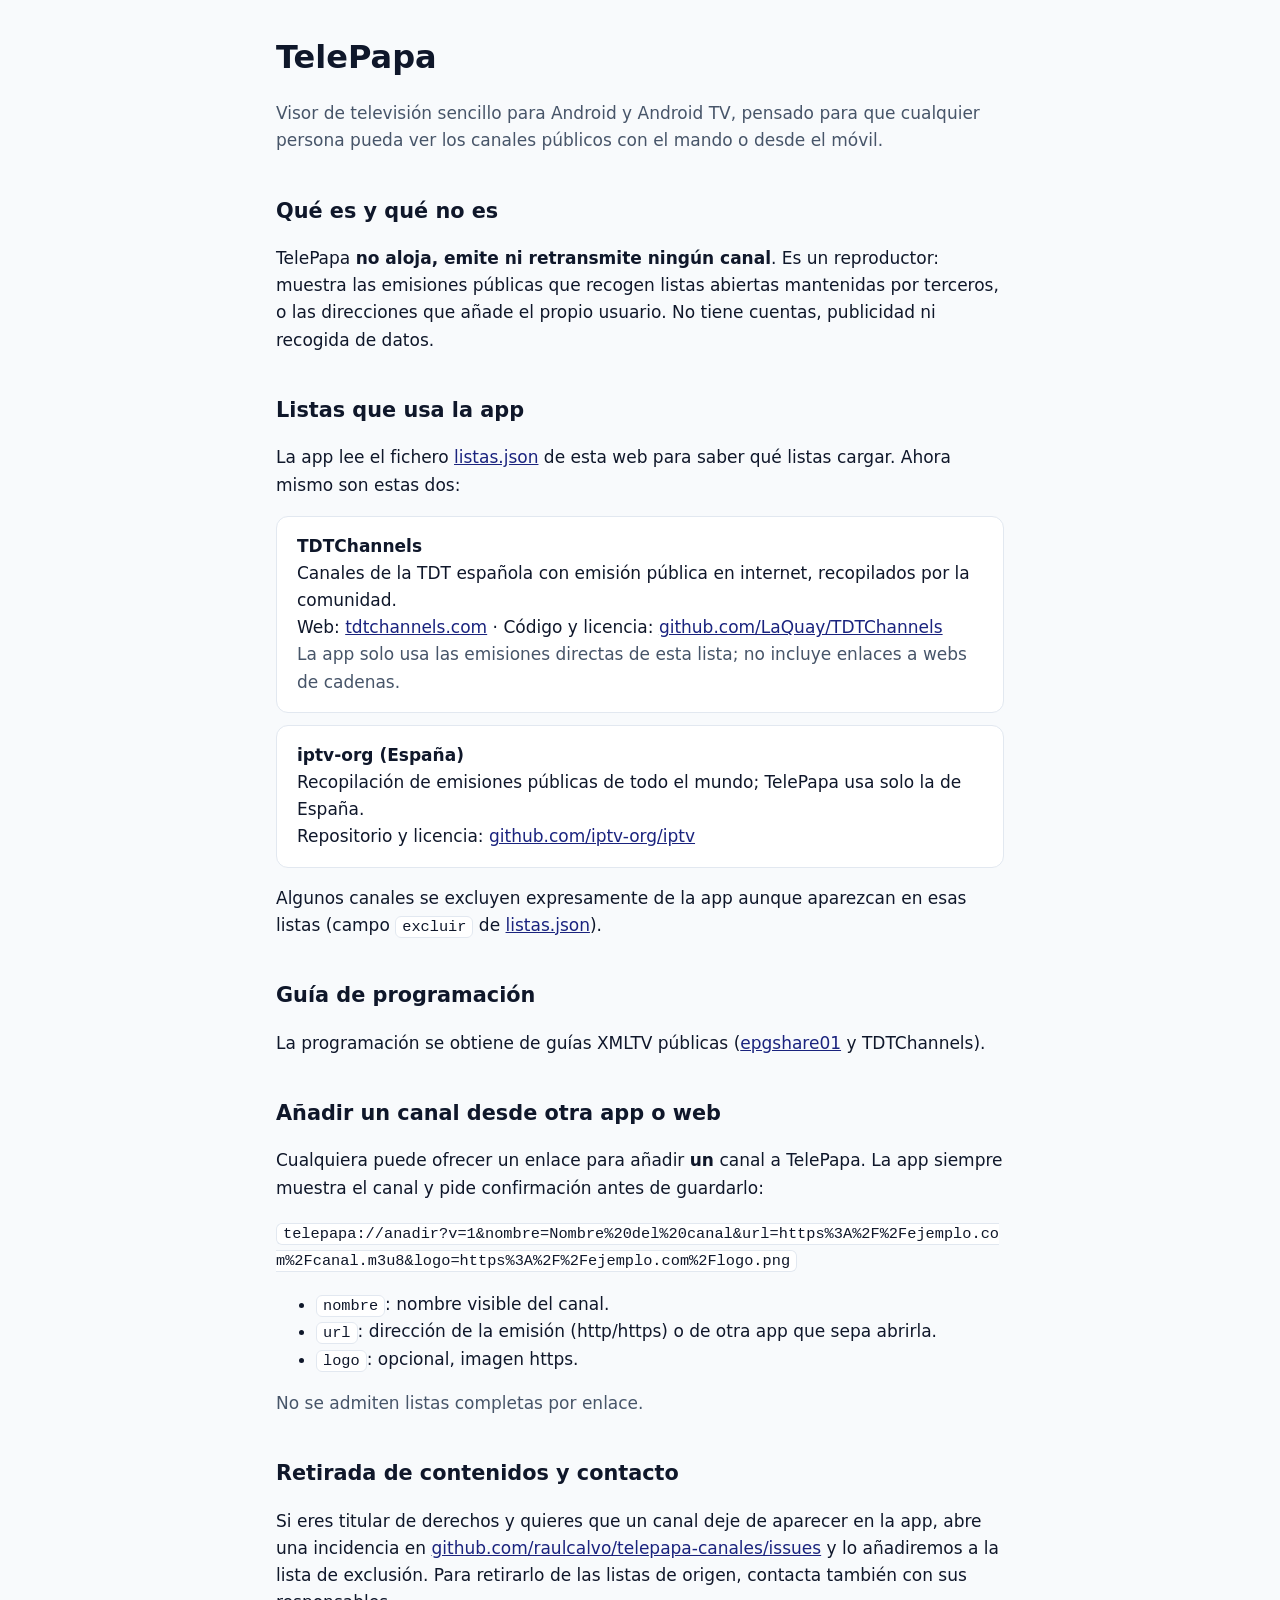
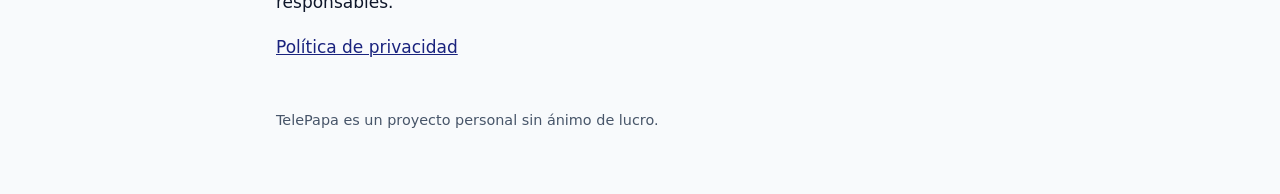
==== index.html @ 2c346bf1 "Web pública de TelePapa: listas de canales, portada y política de privacidad Co-Authored-By: Claude " ====
<!doctype html>
<html lang="es">
<head>
  <meta charset="utf-8">
  <meta name="viewport" content="width=device-width, initial-scale=1">
  <title>TelePapa · Listas de canales</title>
  <meta name="description" content="Listas públicas de canales que usa la app TelePapa para Android y Android TV.">
  <link rel="stylesheet" href="estilo.css">
</head>
<body>
<main>
  <h1>TelePapa</h1>
  <p class="suave">Visor de televisión sencillo para Android y Android TV, pensado para que cualquier persona pueda ver los canales públicos con el mando o desde el móvil.</p>

  <h2>Qué es y qué no es</h2>
  <p>TelePapa <strong>no aloja, emite ni retransmite ningún canal</strong>. Es un reproductor: muestra las emisiones públicas que recogen listas abiertas mantenidas por terceros, o las direcciones que añade el propio usuario. No tiene cuentas, publicidad ni recogida de datos.</p>

  <h2>Listas que usa la app</h2>
  <p>La app lee el fichero <a href="listas.json">listas.json</a> de esta web para saber qué listas cargar. Ahora mismo son estas dos:</p>
  <div class="caja">
    <strong>TDTChannels</strong><br>
    Canales de la TDT española con emisión pública en internet, recopilados por la comunidad.<br>
    Web: <a href="https://www.tdtchannels.com">tdtchannels.com</a> · Código y licencia: <a href="https://github.com/LaQuay/TDTChannels">github.com/LaQuay/TDTChannels</a><br>
    <span class="suave">La app solo usa las emisiones directas de esta lista; no incluye enlaces a webs de cadenas.</span>
  </div>
  <div class="caja">
    <strong>iptv-org (España)</strong><br>
    Recopilación de emisiones públicas de todo el mundo; TelePapa usa solo la de España.<br>
    Repositorio y licencia: <a href="https://github.com/iptv-org/iptv">github.com/iptv-org/iptv</a>
  </div>
  <p>Algunos canales se excluyen expresamente de la app aunque aparezcan en esas listas (campo <code>excluir</code> de <a href="listas.json">listas.json</a>).</p>

  <h2>Guía de programación</h2>
  <p>La programación se obtiene de guías XMLTV públicas (<a href="https://epgshare01.online">epgshare01</a> y TDTChannels).</p>

  <h2>Añadir un canal desde otra app o web</h2>
  <p>Cualquiera puede ofrecer un enlace para añadir <strong>un</strong> canal a TelePapa. La app siempre muestra el canal y pide confirmación antes de guardarlo:</p>
  <p><code>telepapa://anadir?v=1&amp;nombre=Nombre%20del%20canal&amp;url=https%3A%2F%2Fejemplo.com%2Fcanal.m3u8&amp;logo=https%3A%2F%2Fejemplo.com%2Flogo.png</code></p>
  <ul>
    <li><code>nombre</code>: nombre visible del canal.</li>
    <li><code>url</code>: dirección de la emisión (http/https) o de otra app que sepa abrirla.</li>
    <li><code>logo</code>: opcional, imagen https.</li>
  </ul>
  <p class="suave">No se admiten listas completas por enlace.</p>

  <h2>Retirada de contenidos y contacto</h2>
  <p>Si eres titular de derechos y quieres que un canal deje de aparecer en la app, abre una incidencia en <a href="https://github.com/raulcalvo/telepapa-canales/issues">github.com/raulcalvo/telepapa-canales/issues</a> y lo añadiremos a la lista de exclusión. Para retirarlo de las listas de origen, contacta también con sus responsables.</p>

  <p><a href="privacidad.html">Política de privacidad</a></p>
  <footer>TelePapa es un proyecto personal sin ánimo de lucro.</footer>
</main>
</body>
</html>
---- estilo.css ----
:root { --fondo: #f8fafc; --texto: #0f172a; --suave: #475569; --acento: #1a237e; --caja: #ffffff; --borde: #e2e8f0; }
@media (prefers-color-scheme: dark) {
  :root { --fondo: #0b1120; --texto: #f1f5f9; --suave: #94a3b8; --acento: #a5b4fc; --caja: #1e293b; --borde: #334155; }
}
* { box-sizing: border-box; }
body { margin: 0; background: var(--fondo); color: var(--texto); font: 17px/1.6 system-ui, -apple-system, "Segoe UI", Roboto, sans-serif; }
main { max-width: 760px; margin: 0 auto; padding: 32px 16px 64px; }
h1 { font-size: 2rem; margin: 0 0 8px; }
h2 { margin-top: 40px; font-size: 1.3rem; }
a { color: var(--acento); }
p, li { color: var(--texto); }
.suave { color: var(--suave); }
.caja { background: var(--caja); border: 1px solid var(--borde); border-radius: 12px; padding: 16px 20px; margin: 12px 0; }
code { background: var(--caja); border: 1px solid var(--borde); border-radius: 6px; padding: 1px 6px; font-size: .9em; word-break: break-all; }
footer { margin-top: 48px; color: var(--suave); font-size: .9rem; }
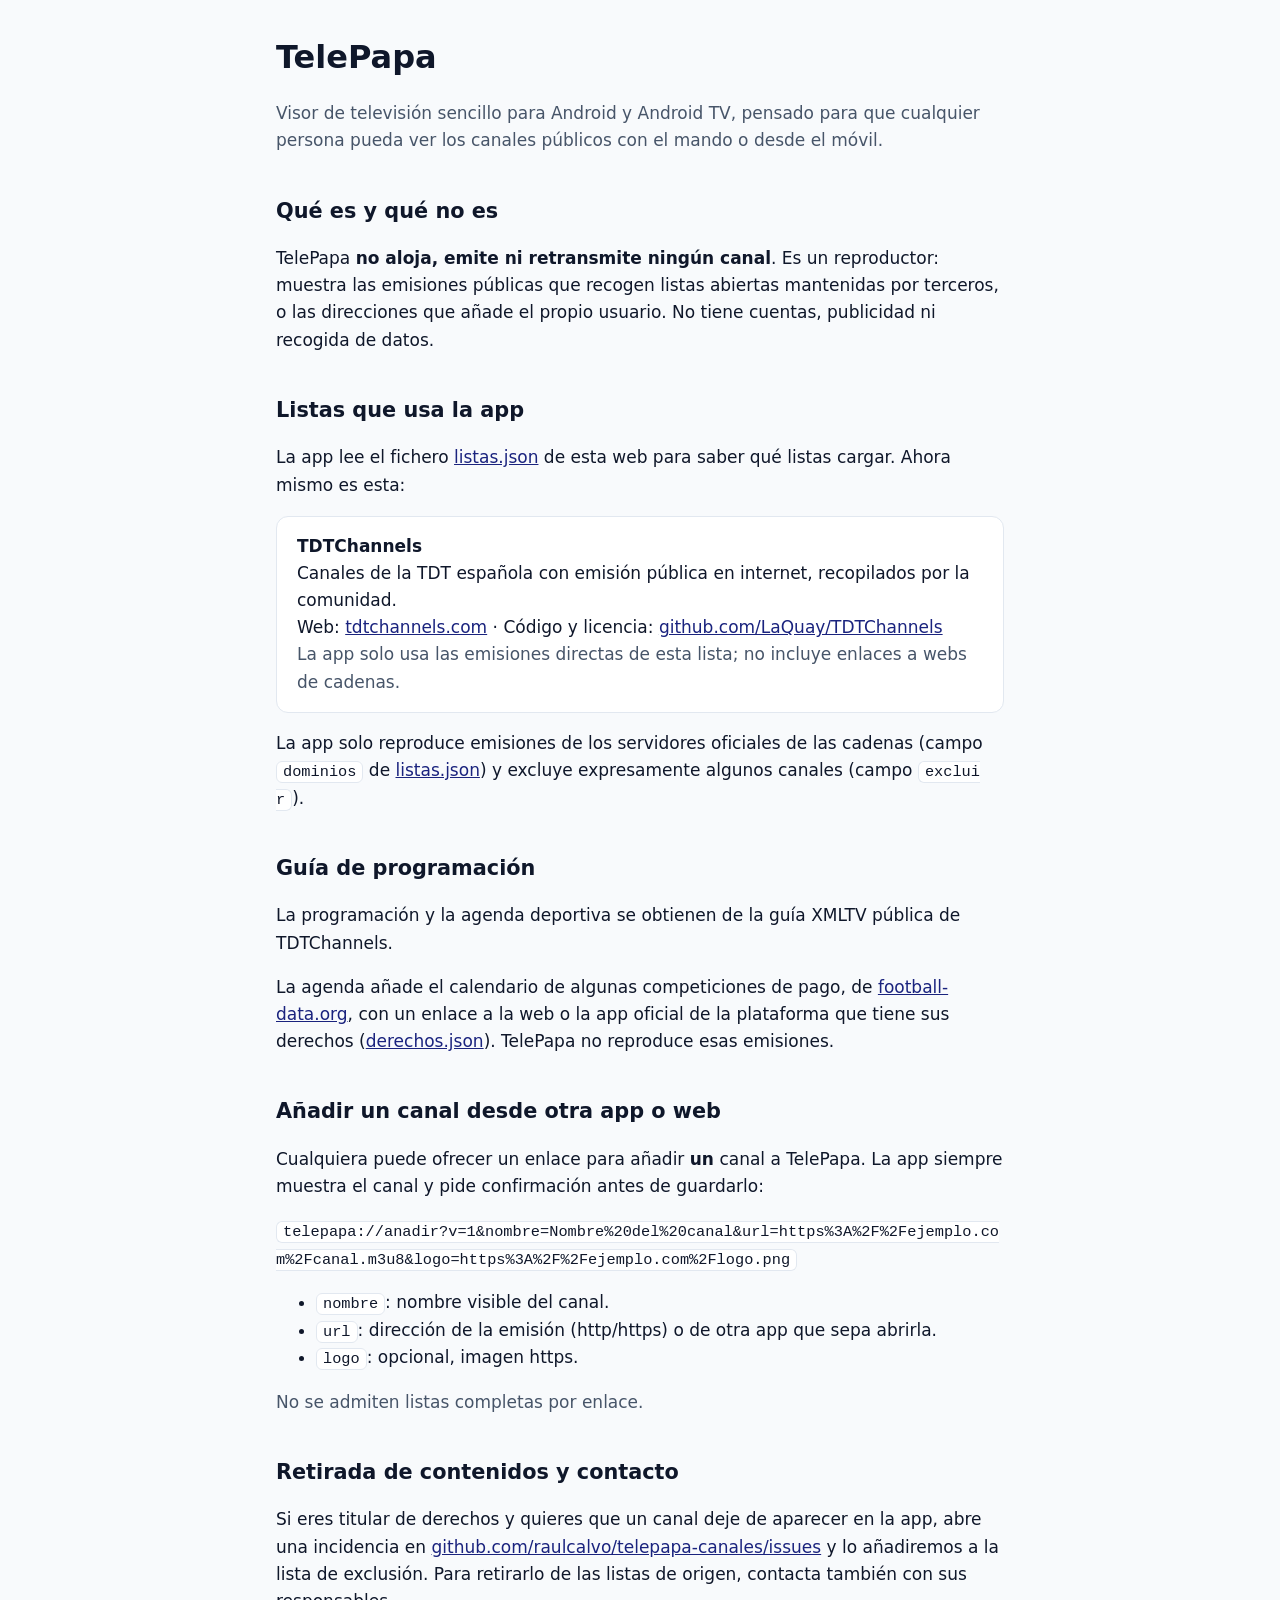
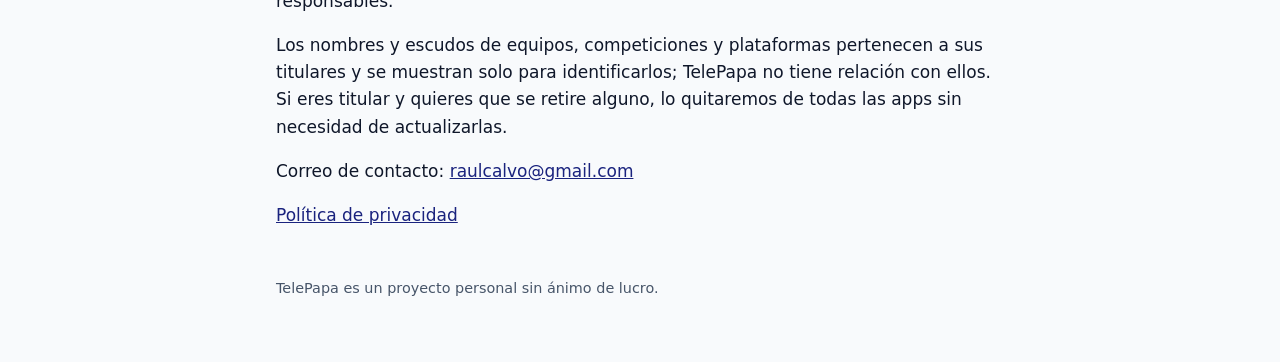
==== commit 7439126e: "Web: solo TDTChannels, dominios verificados, contacto editable y textos legales Co-Authored-By: Clau" ====
--- a/index.html
+++ b/index.html
@@ -16,22 +16,18 @@
   <p>TelePapa <strong>no aloja, emite ni retransmite ningún canal</strong>. Es un reproductor: muestra las emisiones públicas que recogen listas abiertas mantenidas por terceros, o las direcciones que añade el propio usuario. No tiene cuentas, publicidad ni recogida de datos.</p>
 
   <h2>Listas que usa la app</h2>
-  <p>La app lee el fichero <a href="listas.json">listas.json</a> de esta web para saber qué listas cargar. Ahora mismo son estas dos:</p>
+  <p>La app lee el fichero <a href="listas.json">listas.json</a> de esta web para saber qué listas cargar. Ahora mismo es esta:</p>
   <div class="caja">
     <strong>TDTChannels</strong><br>
     Canales de la TDT española con emisión pública en internet, recopilados por la comunidad.<br>
     Web: <a href="https://www.tdtchannels.com">tdtchannels.com</a> · Código y licencia: <a href="https://github.com/LaQuay/TDTChannels">github.com/LaQuay/TDTChannels</a><br>
     <span class="suave">La app solo usa las emisiones directas de esta lista; no incluye enlaces a webs de cadenas.</span>
   </div>
-  <div class="caja">
-    <strong>iptv-org (España)</strong><br>
-    Recopilación de emisiones públicas de todo el mundo; TelePapa usa solo la de España.<br>
-    Repositorio y licencia: <a href="https://github.com/iptv-org/iptv">github.com/iptv-org/iptv</a>
-  </div>
-  <p>Algunos canales se excluyen expresamente de la app aunque aparezcan en esas listas (campo <code>excluir</code> de <a href="listas.json">listas.json</a>).</p>
+  <p>La app solo reproduce emisiones de los servidores oficiales de las cadenas (campo <code>dominios</code> de <a href="listas.json">listas.json</a>) y excluye expresamente algunos canales (campo <code>excluir</code>).</p>
 
   <h2>Guía de programación</h2>
-  <p>La programación se obtiene de guías XMLTV públicas (<a href="https://epgshare01.online">epgshare01</a> y TDTChannels).</p>
+  <p>La programación y la agenda deportiva se obtienen de la guía XMLTV pública de TDTChannels.</p>
+  <p>La agenda añade el calendario de algunas competiciones de pago, de <a href="https://www.football-data.org">football-data.org</a>, con un enlace a la web o la app oficial de la plataforma que tiene sus derechos (<a href="derechos.json">derechos.json</a>). TelePapa no reproduce esas emisiones.</p>
 
   <h2>Añadir un canal desde otra app o web</h2>
   <p>Cualquiera puede ofrecer un enlace para añadir <strong>un</strong> canal a TelePapa. La app siempre muestra el canal y pide confirmación antes de guardarlo:</p>
@@ -45,9 +41,12 @@
 
   <h2>Retirada de contenidos y contacto</h2>
   <p>Si eres titular de derechos y quieres que un canal deje de aparecer en la app, abre una incidencia en <a href="https://github.com/raulcalvo/telepapa-canales/issues">github.com/raulcalvo/telepapa-canales/issues</a> y lo añadiremos a la lista de exclusión. Para retirarlo de las listas de origen, contacta también con sus responsables.</p>
+  <p>Los nombres y escudos de equipos, competiciones y plataformas pertenecen a sus titulares y se muestran solo para identificarlos; TelePapa no tiene relación con ellos. Si eres titular y quieres que se retire alguno, lo quitaremos de todas las apps sin necesidad de actualizarlas.</p>
+  <p hidden>Correo de contacto: <a data-correo href="#"></a></p>
 
   <p><a href="privacidad.html">Política de privacidad</a></p>
   <footer>TelePapa es un proyecto personal sin ánimo de lucro.</footer>
 </main>
+<script src="contacto.js"></script>
 </body>
 </html>
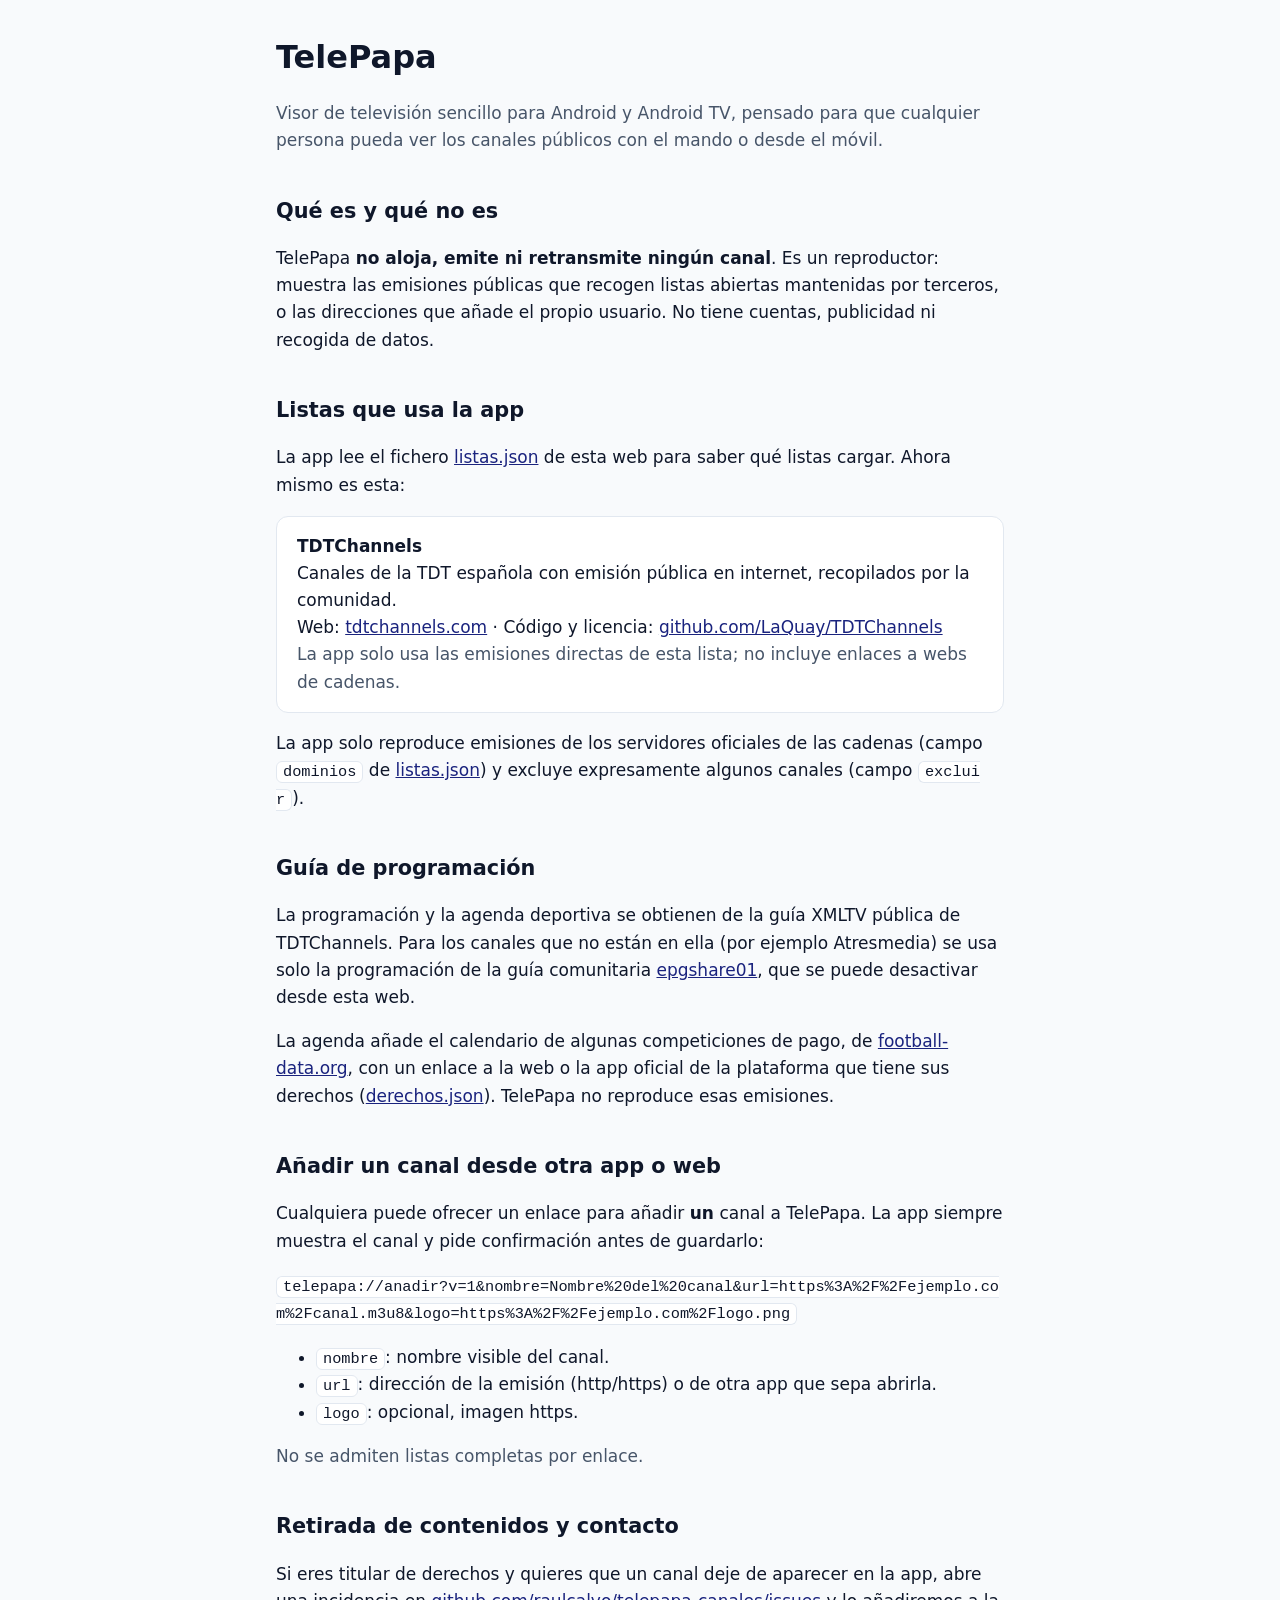
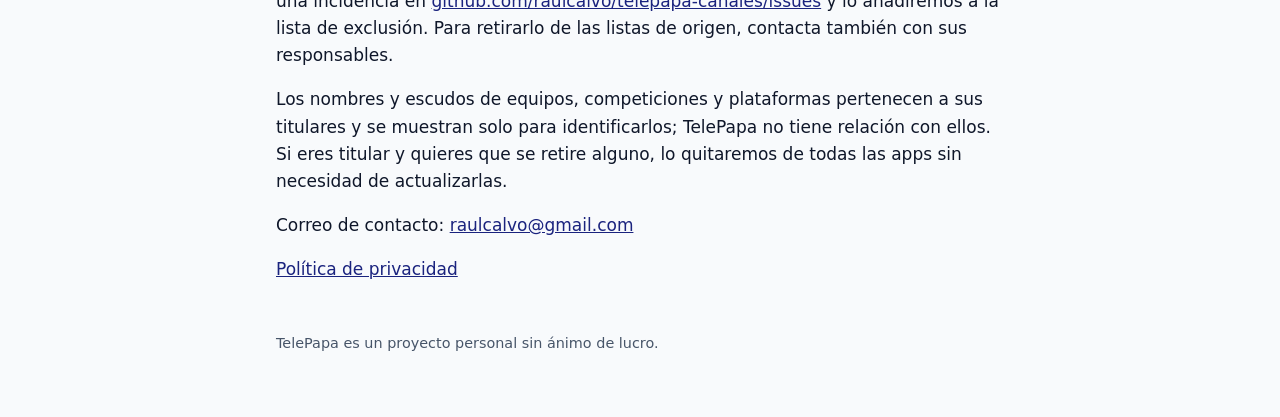
==== commit 07df47c6: "Web: guía complementaria (epgshare01) solo para Atresmedia, con interruptor Co-Authored-By: Claude O" ====
--- a/index.html
+++ b/index.html
@@ -26,7 +26,7 @@
   <p>La app solo reproduce emisiones de los servidores oficiales de las cadenas (campo <code>dominios</code> de <a href="listas.json">listas.json</a>) y excluye expresamente algunos canales (campo <code>excluir</code>).</p>
 
   <h2>Guía de programación</h2>
-  <p>La programación y la agenda deportiva se obtienen de la guía XMLTV pública de TDTChannels.</p>
+  <p>La programación y la agenda deportiva se obtienen de la guía XMLTV pública de TDTChannels. Para los canales que no están en ella (por ejemplo Atresmedia) se usa solo la programación de la guía comunitaria <a href="https://epgshare01.online">epgshare01</a>, que se puede desactivar desde esta web.</p>
   <p>La agenda añade el calendario de algunas competiciones de pago, de <a href="https://www.football-data.org">football-data.org</a>, con un enlace a la web o la app oficial de la plataforma que tiene sus derechos (<a href="derechos.json">derechos.json</a>). TelePapa no reproduce esas emisiones.</p>
 
   <h2>Añadir un canal desde otra app o web</h2>
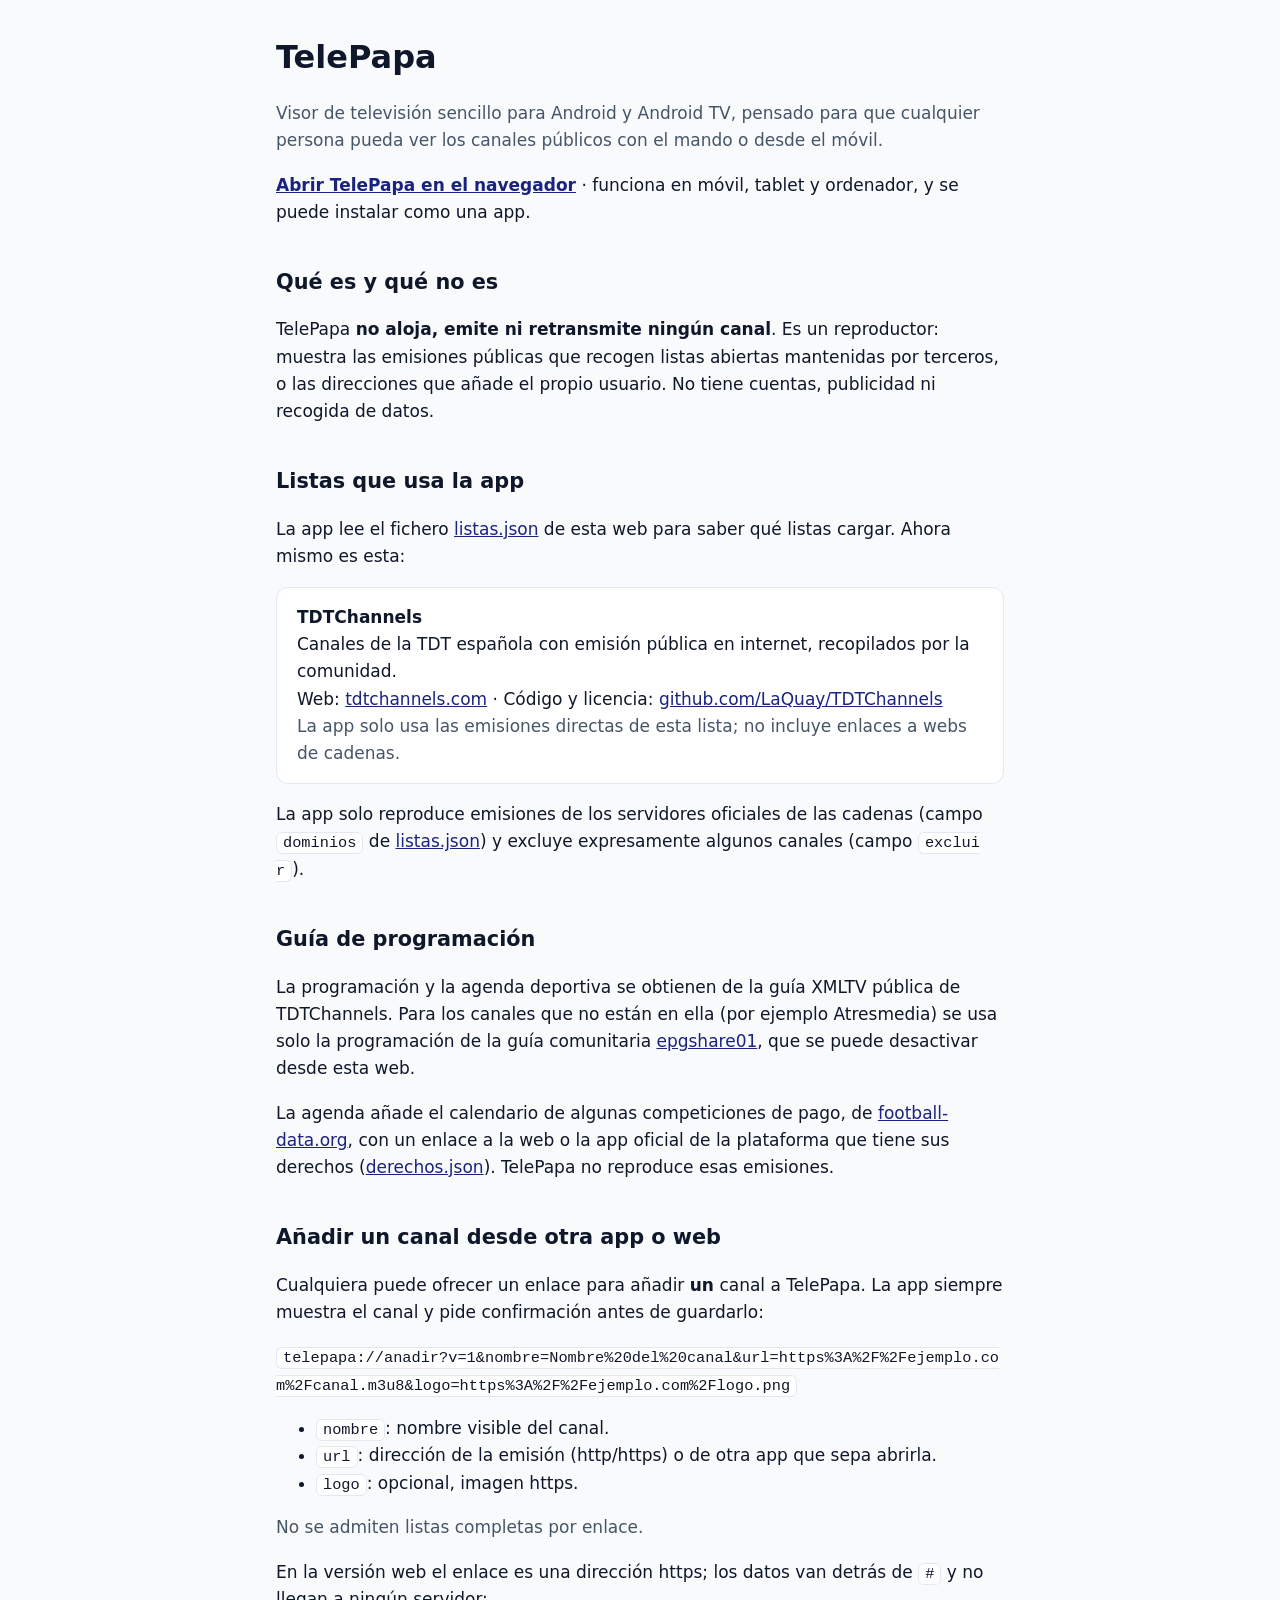
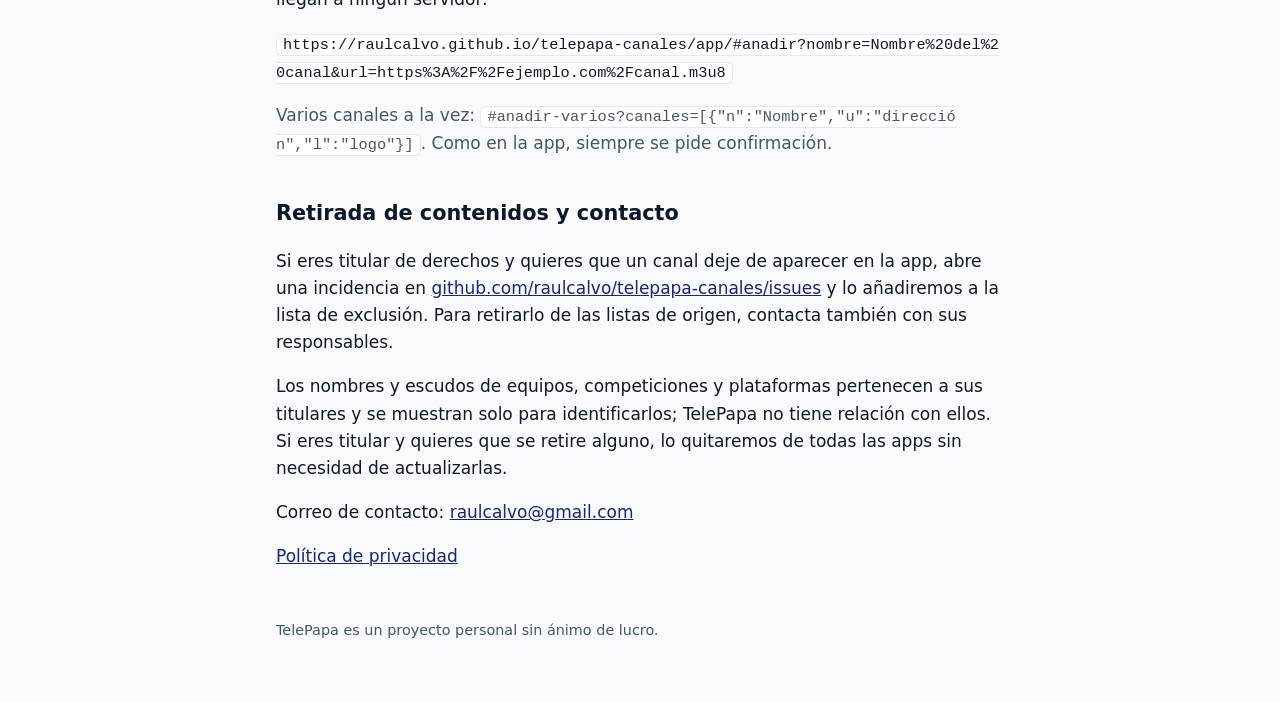
==== commit be472827: "Versión web (PWA) de TelePapa - app/: PWA sin compilación (Favoritos, Programación, Canales, Agenda " ====
--- a/index.html
+++ b/index.html
@@ -11,6 +11,7 @@
 <main>
   <h1>TelePapa</h1>
   <p class="suave">Visor de televisión sencillo para Android y Android TV, pensado para que cualquier persona pueda ver los canales públicos con el mando o desde el móvil.</p>
+  <p><a href="app/"><strong>Abrir TelePapa en el navegador</strong></a> · funciona en móvil, tablet y ordenador, y se puede instalar como una app.</p>
 
   <h2>Qué es y qué no es</h2>
   <p>TelePapa <strong>no aloja, emite ni retransmite ningún canal</strong>. Es un reproductor: muestra las emisiones públicas que recogen listas abiertas mantenidas por terceros, o las direcciones que añade el propio usuario. No tiene cuentas, publicidad ni recogida de datos.</p>
@@ -38,6 +39,9 @@
     <li><code>logo</code>: opcional, imagen https.</li>
   </ul>
   <p class="suave">No se admiten listas completas por enlace.</p>
+  <p>En la versión web el enlace es una dirección https; los datos van detrás de <code>#</code> y no llegan a ningún servidor:</p>
+  <p><code>https://raulcalvo.github.io/telepapa-canales/app/#anadir?nombre=Nombre%20del%20canal&amp;url=https%3A%2F%2Fejemplo.com%2Fcanal.m3u8</code></p>
+  <p class="suave">Varios canales a la vez: <code>#anadir-varios?canales=[{"n":"Nombre","u":"dirección","l":"logo"}]</code>. Como en la app, siempre se pide confirmación.</p>
 
   <h2>Retirada de contenidos y contacto</h2>
   <p>Si eres titular de derechos y quieres que un canal deje de aparecer en la app, abre una incidencia en <a href="https://github.com/raulcalvo/telepapa-canales/issues">github.com/raulcalvo/telepapa-canales/issues</a> y lo añadiremos a la lista de exclusión. Para retirarlo de las listas de origen, contacta también con sus responsables.</p>
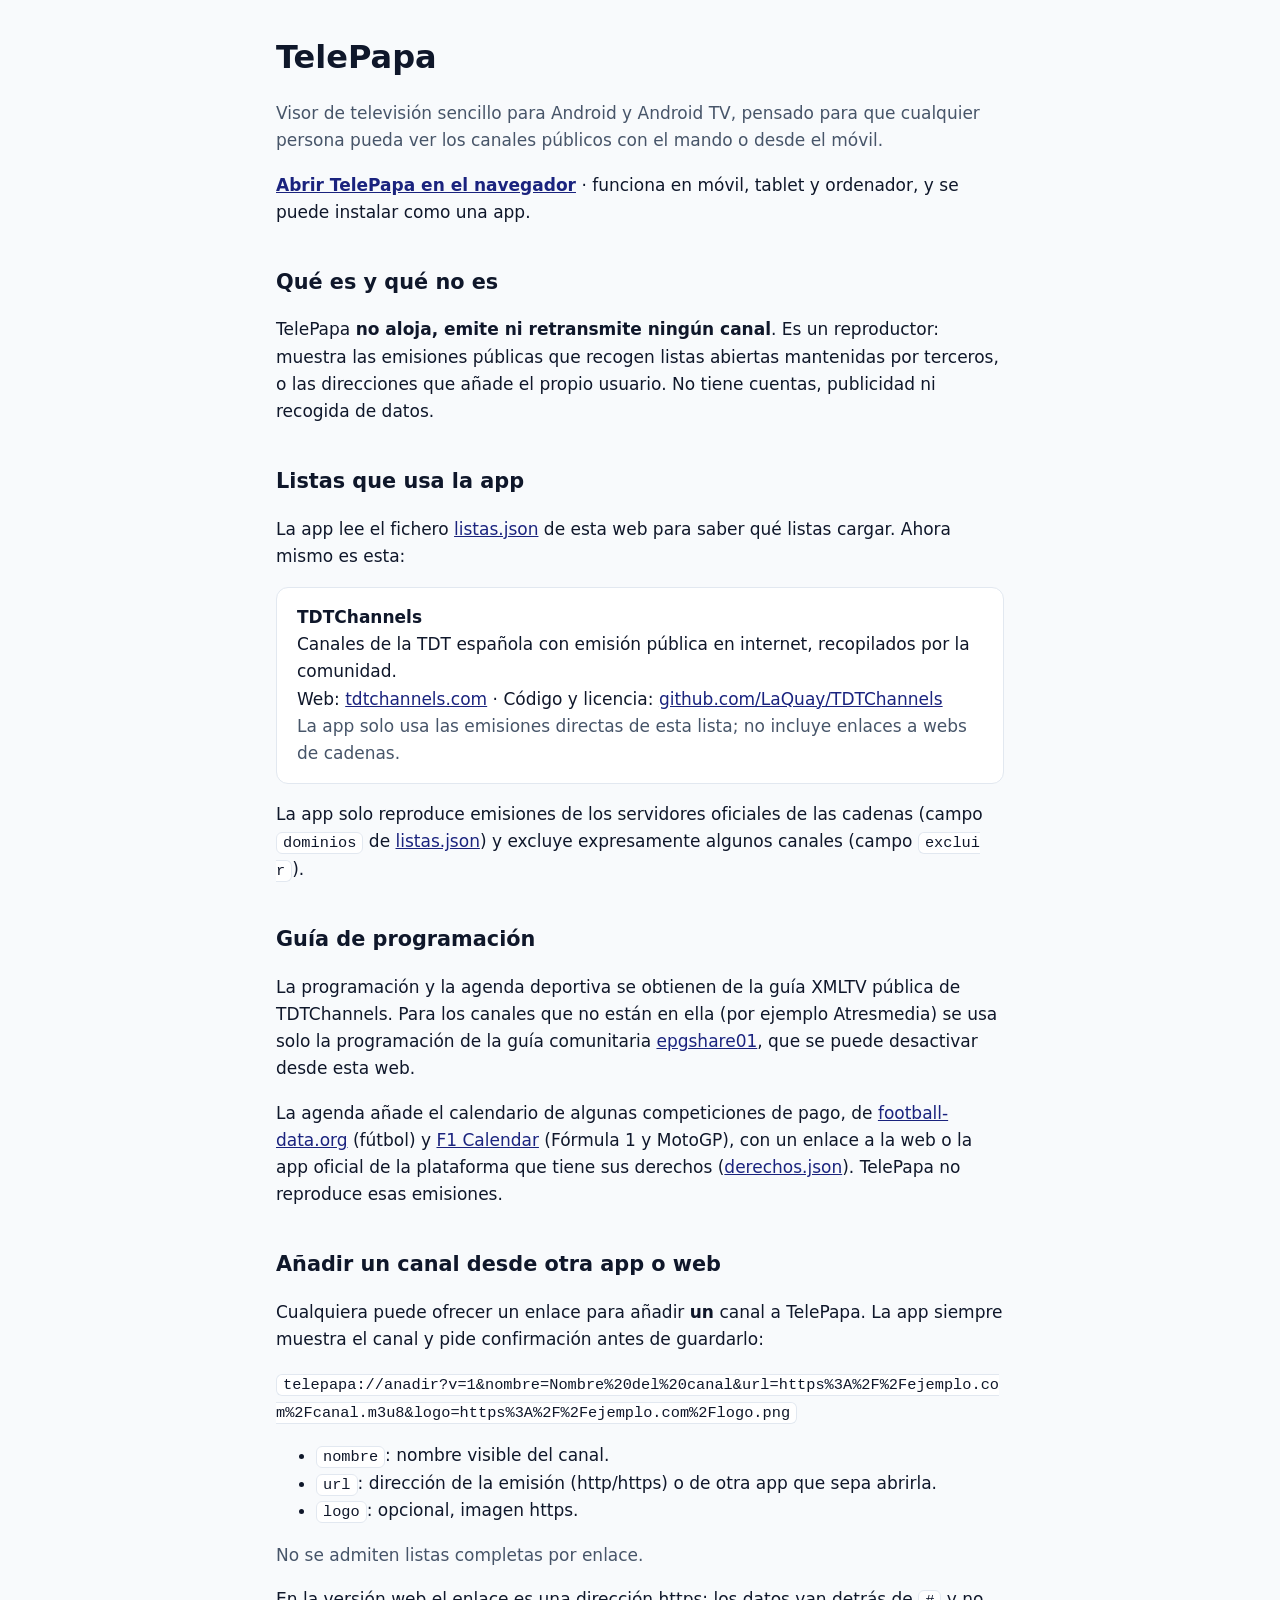
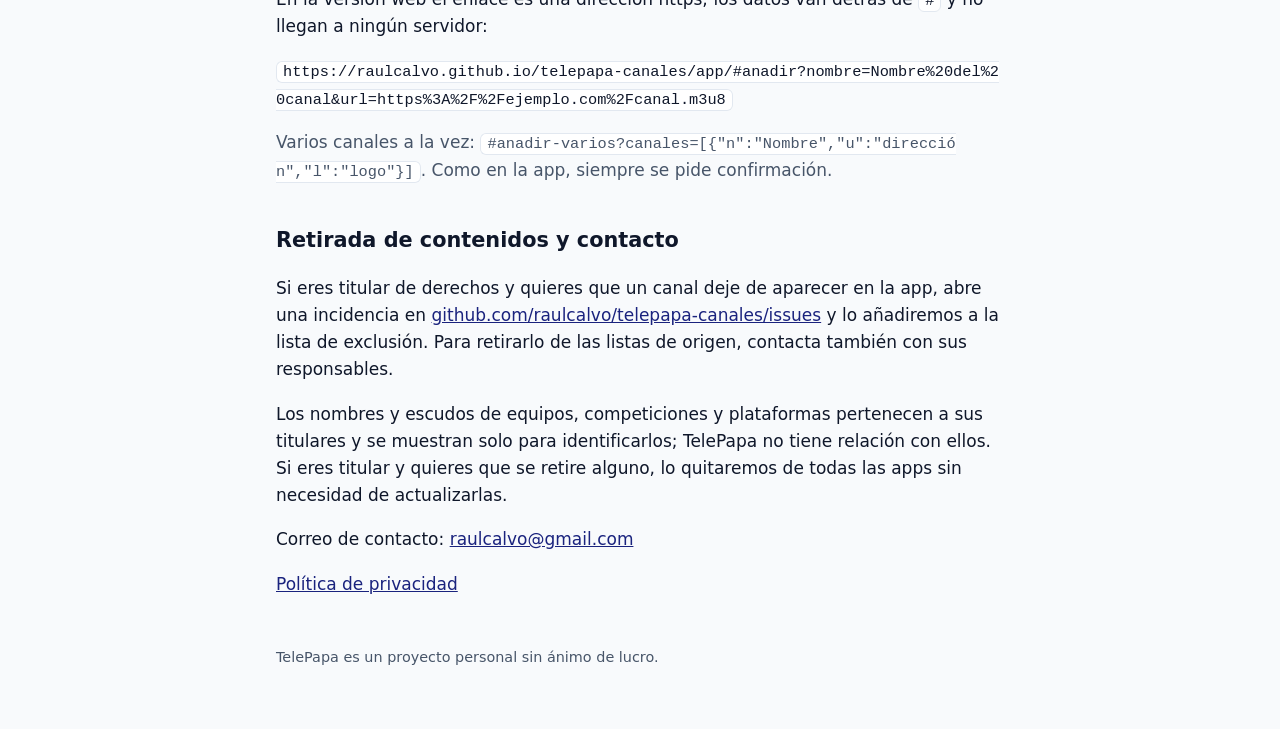
==== commit 3bed1384: "Agenda: calendario de Fórmula 1 y MotoGP (motor.json) de F1 Calendar tools/motor.js genera motor.jso" ====
--- a/index.html
+++ b/index.html
@@ -28,7 +28,7 @@
 
   <h2>Guía de programación</h2>
   <p>La programación y la agenda deportiva se obtienen de la guía XMLTV pública de TDTChannels. Para los canales que no están en ella (por ejemplo Atresmedia) se usa solo la programación de la guía comunitaria <a href="https://epgshare01.online">epgshare01</a>, que se puede desactivar desde esta web.</p>
-  <p>La agenda añade el calendario de algunas competiciones de pago, de <a href="https://www.football-data.org">football-data.org</a>, con un enlace a la web o la app oficial de la plataforma que tiene sus derechos (<a href="derechos.json">derechos.json</a>). TelePapa no reproduce esas emisiones.</p>
+  <p>La agenda añade el calendario de algunas competiciones de pago, de <a href="https://www.football-data.org">football-data.org</a> (fútbol) y <a href="https://www.f1calendar.com">F1 Calendar</a> (Fórmula 1 y MotoGP), con un enlace a la web o la app oficial de la plataforma que tiene sus derechos (<a href="derechos.json">derechos.json</a>). TelePapa no reproduce esas emisiones.</p>
 
   <h2>Añadir un canal desde otra app o web</h2>
   <p>Cualquiera puede ofrecer un enlace para añadir <strong>un</strong> canal a TelePapa. La app siempre muestra el canal y pide confirmación antes de guardarlo:</p>
